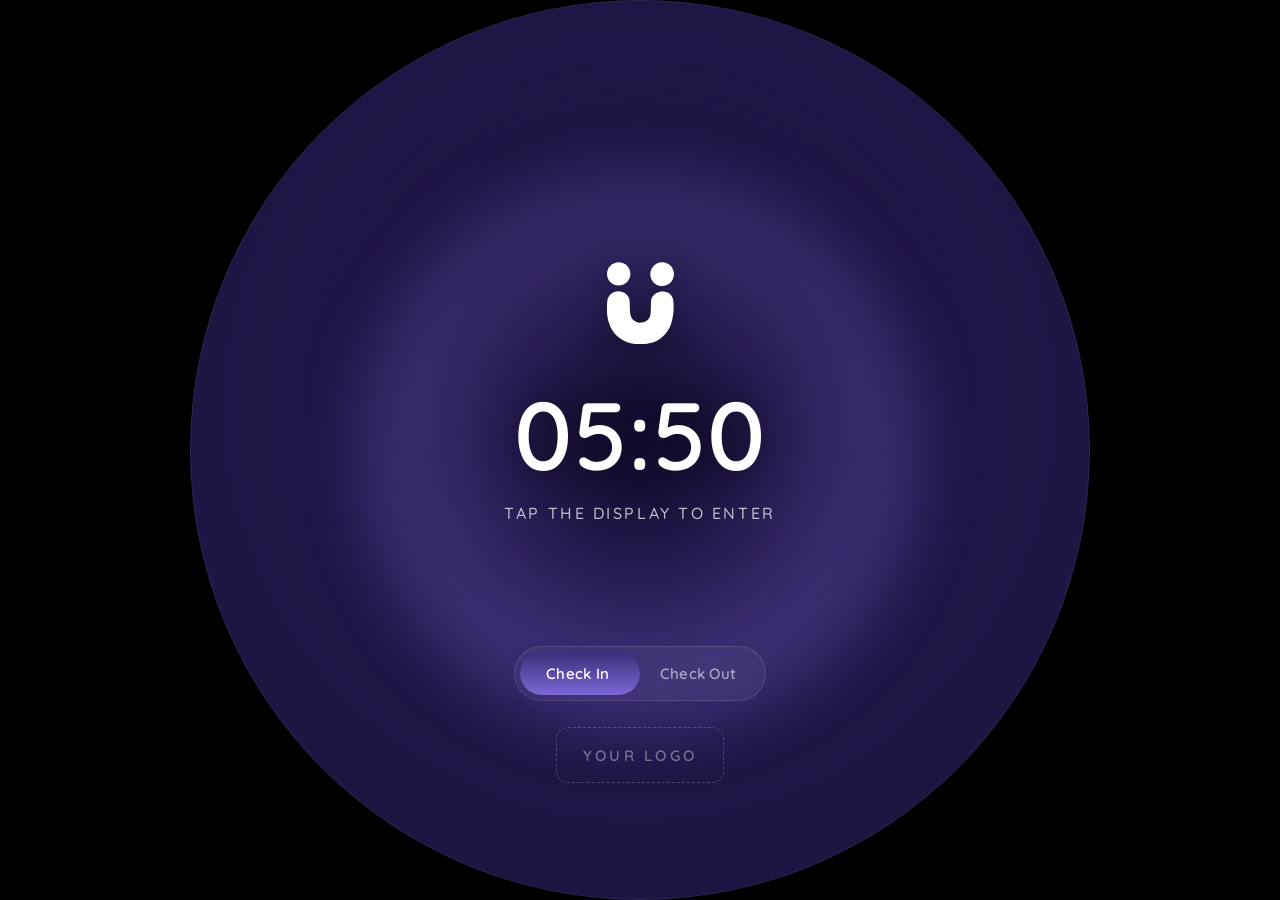
==== demo_ui/index.html @ 3c9170bf "Add initial UI files for Facial Recognition Device - Created index.html for the main structure of th" ====
<!DOCTYPE html>
<html lang="en">
<head>
  <meta charset="UTF-8" />
  <meta name="viewport" content="width=device-width, initial-scale=1.0, maximum-scale=1.0, user-scalable=no, viewport-fit=cover" />
  <meta name="theme-color" content="#000000" />
  <title>ITSU · Facial Recognition</title>

  <!-- Quicksand -->
  <link rel="preconnect" href="https://fonts.googleapis.com" />
  <link rel="preconnect" href="https://fonts.gstatic.com" crossorigin />
  <link href="https://fonts.googleapis.com/css2?family=Quicksand:wght@400;500;600;700&display=swap" rel="stylesheet" />

  <link rel="stylesheet" href="styles.css?v=ambient12" />
</head>
<body data-state="idle">
  <!-- Live camera feed — always running, always visible -->
  <main class="screen">
    <video id="camera" class="camera" autoplay playsinline muted></video>

    <!-- Opaque backdrop for the code-entry route. Stays fully opaque across every
         code-flow state (keypad · code result), so the live camera never bleeds
         through while those screens cross-fade into one another. -->
    <div class="code-backdrop" aria-hidden="true"></div>

    <!-- Semi-transparent purple overlay (shown only on recognition result) -->
    <div id="overlay" class="overlay" aria-live="polite">
      <div class="overlay__content">
        <div id="icon" class="icon"></div>
        <div class="message">
          <p id="line-primary" class="message__primary"></p>
          <p id="line-secondary" class="message__secondary"></p>
        </div>
      </div>
    </div>

    <!-- Camera-state action: opens the code-entry screen -->
    <button id="code-btn" class="code-btn" type="button">Enter a code</button>

    <!-- Screensaver — "Ambient Depth" resting state, composed for the round
         display. A centred lockup (brand · clock · whispered tap line) floats
         over a radial violet field that slowly breathes between darker and
         lighter tones; the host logo and the optional attendance control sit in
         the lower band. data-attendance is
         driven by the admin/device-management system: when "disabled" (the
         real-world default) the Check In / Check Out control is not shown at
         all. Call deviceUI.setAttendanceEnabled(true) to reveal it. -->
    <div id="screensaver" class="screensaver" data-attendance="enabled">
      <!-- The round display surface -->
      <div class="saver">
        <!-- Living mesh gradient — drifting purple blobs (see styles.css) -->
        <div class="saver__mesh" aria-hidden="true">
          <span class="blob blob--1"></span>
          <span class="blob blob--2"></span>
          <span class="blob blob--3"></span>
          <span class="blob blob--4"></span>
          <span class="blob blob--5"></span>
        </div>
        <div class="saver__scrim" aria-hidden="true"></div>

        <!-- Hero lockup — identical whether or not attendance is enabled -->
        <div class="saver__core">
          <!-- ITSU brand mark: the smile with two dots (static). -->
          <div id="screensaver-brand" class="saver__brand" aria-hidden="true"></div>
          <div id="clock" class="saver__clock" aria-hidden="true">00:00</div>
          <p class="saver__hint">Tap the display to enter</p>
        </div>

        <!-- Lower band — attendance (optional) sits quietly above the logo -->
        <div class="saver__lower">
          <!-- Employee attendance — a sliding Check In / Check Out control.
               Shown only while data-attendance="enabled" on #screensaver. -->
          <div id="attendance" class="attendance" role="group" aria-label="Employee attendance" data-mode="in">
            <span class="attendance__thumb" aria-hidden="true"></span>
            <button class="attendance__opt is-active" data-mode="in" type="button" aria-pressed="true">Check In</button>
            <button class="attendance__opt" data-mode="out" type="button" aria-pressed="false">Check Out</button>
          </div>

          <!-- Company logo slot. Replace the placeholder span with an <img>, or call
               deviceUI.setLogo("logo.svg") to drop in a per-company logo at runtime. -->
          <div id="company-logo" class="screensaver__logo" data-empty="true" aria-label="Company logo">
            <span class="screensaver__logo-placeholder">YOUR&nbsp;LOGO</span>
          </div>
        </div>
      </div>
    </div>

    <!-- Code entry — number keypad + typed-code display -->
    <div id="keypad" class="keypad-screen">
      <div id="code-display" class="keypad__display" data-empty="true" aria-live="polite"></div>
      <div id="keypad-grid" class="keypad__grid">
        <button class="keypad__key" data-key="1" type="button">1</button>
        <button class="keypad__key" data-key="2" type="button">2</button>
        <button class="keypad__key" data-key="3" type="button">3</button>
        <button class="keypad__key" data-key="4" type="button">4</button>
        <button class="keypad__key" data-key="5" type="button">5</button>
        <button class="keypad__key" data-key="6" type="button">6</button>
        <button class="keypad__key" data-key="7" type="button">7</button>
        <button class="keypad__key" data-key="8" type="button">8</button>
        <button class="keypad__key" data-key="9" type="button">9</button>
        <button class="keypad__key keypad__key--action" data-key="back" type="button" aria-label="Delete">&#9003;</button>
        <button class="keypad__key" data-key="0" type="button">0</button>
        <button class="keypad__key keypad__key--ok" data-key="ok" type="button" aria-label="Confirm">OK</button>
      </div>
      <button id="keypad-back" class="keypad__back" type="button" aria-label="Back">&larr;</button>
    </div>

    <!-- Shown if the camera cannot start -->
    <div id="camera-error" class="camera-error" hidden>
      <div class="camera-error__inner">
        <p class="camera-error__title">Camera unavailable</p>
        <p class="camera-error__hint">Grant camera access to start recognition.</p>
      </div>
    </div>
  </main>

  <!-- Discreet developer/preview panel — toggle with the "H" key. Hidden by default. -->
  <aside id="devpanel" class="devpanel" hidden>
    <span class="devpanel__label">Preview</span>
    <button data-cmd="screensaver">Idle · Attendance</button>
    <button data-cmd="screensaver-basic">Idle · No Attendance</button>
    <button data-cmd="idle">Camera</button>
    <button data-cmd="keypad">Code</button>
    <button data-cmd="success">Success</button>
    <button data-cmd="failed">Failed</button>
    <span class="devpanel__hint">keys 0 · 9 · 1 · c · 2 · 3 &nbsp;|&nbsp; A attendance · H hide</span>
  </aside>

  <script src="app.js?v=ambient12"></script>
</body>
</html>
---- demo_ui/styles.css ----
/* ============================================================
   ITSU · Facial Recognition Device UI
   Screen content only — camera, purple overlay, icon, text.
   ============================================================ */

:root {
  /* Refined enterprise violet — success */
  --purple-dark:  41  35  86;  /* rgb #292356 — deep base (top of gradient) */
  --purple-light: 126 104 214;  /* rgb — airy violet (bottom of gradient)   */

  /* Soft muted rose — failed. Pinkish-red, desaturated so it reads as
     "declined", not an alarm; same light-to-deep structure as the violet. */
  --rose-dark:  122  28  52;  /* rgb #7a1c34 — rich deep rose-red (top)    */
  --rose-light: 228  80 104;  /* rgb #e45068 — vibrant rosy red (bottom)   */

  /* Soft two-tone overlay: darker at the top, lighter toward the bottom.
     Semi-transparent so the live camera still reads through it, but opaque
     enough to give the icon and text strong, focused contrast. */
  --overlay-alpha-top: 0.74;
  --overlay-alpha-bottom: 0.64;

  --ease: cubic-bezier(0.22, 0.61, 0.36, 1);
  --transition: 520ms var(--ease);
}

* { margin: 0; padding: 0; box-sizing: border-box; }

/* The [hidden] attribute must win over the display rules below */
[hidden] { display: none !important; }

html, body {
  height: 100%;
  width: 100%;
  background: #000;
  overflow: hidden;
  font-family: "Quicksand", -apple-system, BlinkMacSystemFont, "Segoe UI", sans-serif;
  -webkit-font-smoothing: antialiased;
  text-rendering: optimizeLegibility;
}

/* The device screen surface */
.screen {
  position: fixed;
  inset: 0;
  overflow: hidden;
  background: #05040a;
}

/* -------------------------------------------------- Camera */
.camera {
  position: absolute;
  inset: 0;
  width: 100%;
  height: 100%;
  object-fit: cover;
  /* Mirror so the user sees themselves as in a mirror */
  transform: scaleX(-1);
  background: #05040a;
}

/* -------------------------------------------------- Code-route backdrop
   A solid field that sits just above the camera for the whole code-entry flow
   (keypad → code result). Its opacity is 1 in every code-flow state, so it
   never re-transitions when those screens swap — the camera stays fully hidden
   through each cross-fade, instead of flickering through the momentary gap. It
   only fades when entering from / returning to the live-camera screen. */
.code-backdrop {
  position: absolute;
  inset: 0;
  background: linear-gradient(180deg, rgb(var(--purple-dark)) 0%, rgb(var(--purple-light)) 100%);
  opacity: 0;
  visibility: hidden;
  transition: opacity var(--transition), visibility var(--transition);
}
body[data-state="keypad"] .code-backdrop,
body[data-state="code-success"] .code-backdrop,
body[data-state="code-failed"]  .code-backdrop {
  opacity: 1;
  visibility: visible;
}

/* -------------------------------------------------- Overlay */
.overlay {
  position: absolute;
  inset: 0;
  display: flex;
  align-items: center;
  justify-content: center;
  padding: 6vmin;
  opacity: 0;
  visibility: hidden;
  pointer-events: none;
  transition: opacity var(--transition), visibility var(--transition);

  /* Soft, premium violet gradient: deep #292356 fading to an airy violet. */
  background:
    linear-gradient(
      180deg,
      rgb(var(--grad-top) / var(--overlay-alpha-top)) 0%,
      rgb(var(--grad-bottom) / var(--overlay-alpha-bottom)) 100%
    );
  /* No backdrop-filter: re-blurring the live video every frame saturates the
     GPU and makes the icon reveal stutter. The gradient alone keeps the camera
     visible and reads as a light, elegant purple. */
  --grad-top: var(--purple-dark);
  --grad-bottom: var(--purple-light);
}

/* Show overlay on any result state */
body[data-state="success"] .overlay,
body[data-state="failed"]  .overlay,
body[data-state="code-success"] .overlay,
body[data-state="code-failed"]  .overlay {
  opacity: 1;
  visibility: visible;
}

/* Code-entry results reuse the recognition overlay, but the person came in by
   code — there is no camera match to show behind it. Make the gradient fully
   opaque so it reads as a solid result screen, not a live-camera overlay. */
body[data-state="code-success"] .overlay,
body[data-state="code-failed"]  .overlay {
  --overlay-alpha-top: 1;
  --overlay-alpha-bottom: 1;
}

/* Success keeps the violet gradient (set on the base .overlay).
   Failed swaps only the two gradient colors to muted red — same gradient
   direction, same opacity, same transparency, so the camera still reads through. */
body[data-state="failed"] .overlay,
body[data-state="code-failed"] .overlay {
  --grad-top: var(--rose-dark);
  --grad-bottom: var(--rose-light);
}

.overlay__content {
  display: flex;
  flex-direction: column;
  align-items: center;
  text-align: center;
  gap: clamp(18px, 4.5vmin, 40px);
  transform: translateY(10px) scale(0.96);
  opacity: 0;
  transition: transform var(--transition), opacity var(--transition);
}

body[data-state="success"] .overlay__content,
body[data-state="failed"]  .overlay__content,
body[data-state="code-success"] .overlay__content,
body[data-state="code-failed"]  .overlay__content {
  transform: translateY(0) scale(1);
  opacity: 1;
}

/* -------------------------------------------------- Icon */
.icon {
  width: clamp(64px, 17vmin, 128px);
  height: auto;
  display: flex;
  filter: drop-shadow(0 4px 18px rgba(0, 0, 0, 0.28));
}
.icon svg {
  width: 100%;
  height: auto;
  display: block;
  overflow: visible;
}

/* ---- Icon reveal: dots pop in, then the mouth is drawn L→R (~1950ms) ---- */
.icon .dot {
  transform-box: fill-box;
  transform-origin: center;
  will-change: transform, opacity;
}

/* The mouth is a solid, fixed shape; a round-capped stroke is "drawn" along its
   centerline as a moving reveal mask, so it appears like a brush drawing the shape.
   Thickness never changes.

   The stroke has round caps so the reveal fully covers the mouth's rounded tips at
   the end of the draw. Two subtleties drive the numbers below:
     1. The mouth's rounded terminals extend ~one half-width (6 user units) BEYOND the
        centerline's endpoints, so a reveal stroke the same length as the path can
        never over-cover them — its feathered edge lands right on the tips (fuzzy).
     2. The mask is feathered, so the leading/trailing edges must clear the tips by a
        margin or the blur softens them.
   Fix: make the "on" dash LONGER than the path (130 units vs pathLength 100) so the
   stroke body over-hangs the mouth on both sides, and drive the offset so that:
     - hidden = 170 → the whole stroke (incl. its round caps + feather) sits off the
                path start, so nothing leaks through the mask at rest.
     - drawn  = 12  → the mouth sits deep inside the solid stroke body, both feathered
                ends off in empty space beyond the tips, so every tip is crisp.
   The long dash gap (130 300) keeps the next dash segment far away so only this one
   segment is ever near the path. */
.icon .smile-draw,
.icon .frown-draw {
  stroke-dasharray: 130 300;
  stroke-dashoffset: 170;     /* hidden: whole stroke parked off the path */
  will-change: stroke-dashoffset;
}

/* Icon 01 · Success — left dot → right dot → smile is drawn L→R
   (same sequence and timing as the failed state).
   The code-approved screen shares this exact reveal. */
body[data-state="success"] .dot--left,
body[data-state="code-success"] .dot--left {
  animation: itsu-dot-in 420ms var(--ease) 0ms both;
}
body[data-state="success"] .dot--right,
body[data-state="code-success"] .dot--right {
  animation: itsu-dot-in 450ms var(--ease) 420ms both;
}
body[data-state="success"] .smile-draw,
body[data-state="code-success"] .smile-draw {
  animation: itsu-mouth-draw 1050ms var(--ease) 900ms both;
}

/* Icon 02 · Failed — left dot → right dot → frown is drawn L→R.
   The wrong-code screen shares this exact reveal. */
body[data-state="failed"] .dot--left,
body[data-state="code-failed"] .dot--left {
  animation: itsu-dot-in 420ms var(--ease) 0ms both;
}
body[data-state="failed"] .dot--right,
body[data-state="code-failed"] .dot--right {
  animation: itsu-dot-in 450ms var(--ease) 420ms both;
}
body[data-state="failed"] .frown-draw,
body[data-state="code-failed"] .frown-draw {
  animation: itsu-mouth-draw 1050ms var(--ease) 900ms both;
}

@keyframes itsu-dot-in {
  from { opacity: 0; transform: scale(0.2); }
  60%  { opacity: 1; }
  to   { opacity: 1; transform: scale(1); }
}
/* The reveal front travels along the mouth's centerline. Its round linecap keeps
   the leading edge fully rounded; the mask's feather softens it. Same duration,
   delay and easing as before — only the reveal method changed. */
@keyframes itsu-mouth-draw {
  from { stroke-dashoffset: 170; }  /* hidden — whole stroke off the path */
  to   { stroke-dashoffset: 12; }   /* fully drawn — mouth deep inside the stroke */
}

/* -------------------------------------------------- Text */
.message {
  display: flex;
  flex-direction: column;
  align-items: center;
  gap: clamp(2px, 1vmin, 8px);
  color: #fff;
}

.message__primary {
  font-weight: 600;
  font-size: clamp(26px, 7vmin, 52px);
  line-height: 1.1;
  letter-spacing: 0.01em;
  text-shadow: 0 2px 16px rgba(0, 0, 0, 0.30);
}

.message__secondary {
  font-weight: 400;
  font-size: clamp(16px, 3.6vmin, 26px);
  line-height: 1.2;
  letter-spacing: 0.02em;
  color: rgba(255, 255, 255, 0.82);
  text-shadow: 0 1px 10px rgba(0, 0, 0, 0.26);
}

/* Success text matches the failed state exactly — same size, same weight.
   (No override: both use the base .message__primary style.) */

/* Failed state: the message reads as an alert — deemphasise the hint */
body[data-state="failed"] .message__secondary,
body[data-state="code-failed"] .message__secondary { color: rgba(255, 255, 255, 0.72); }

/* -------------------------------------------------- Screensaver · Ambient Depth
   Resting state, composed for the round display. A centred lockup — brand smile,
   clock, and a whispered tap line — floats over a radial violet field that
   slowly breathes between a darker and a lighter tone, giving the idle screen a
   subtle sense of life without implying any single tap target (the whole surface
   is tappable). The host logo anchors the lower band; the optional Check In /
   Check Out control sits beside it as a quiet secondary element. The live camera
   runs underneath, fully covered until a tap wakes the device. */
.screensaver {
  position: absolute;
  inset: 0;
  z-index: 10;
  display: flex;
  align-items: center;
  justify-content: center;
  /* Void behind the round display; the circle itself carries the gradient. */
  background: #000;
  color: #fff;
  opacity: 0;
  visibility: hidden;
  transition: opacity var(--transition), visibility var(--transition);
}
/* Both idle variants share the exact same resting surface — the only difference
   is whether the attendance toggle is present (see .screensaver[data-attendance]). */
body[data-state="screensaver"] .screensaver,
body[data-state="screensaver-basic"] .screensaver {
  opacity: 1;
  visibility: visible;
}

/* The round display surface — the largest circle that fits the screen. On the
   physical device this circle IS the screen; in a rectangular preview the
   surrounding void shows where the round bezel crops. */
.saver {
  position: relative;
  width: min(100vw, 100vh);
  height: min(100vw, 100vh);
  border-radius: 50%;
  overflow: hidden;
  text-align: center;
  /* Mid-violet base beneath the mesh. Any gaps between the drifting blobs read
     as a deep violet valley, never black. */
  background: radial-gradient(125% 125% at 50% 45%, #241a4e 0%, #160e33 100%);
}
/* Whisper-thin edge so the round boundary reads even against a bright room. */
.saver::after {
  content: "";
  position: absolute;
  inset: 0;
  border-radius: 50%;
  border: 1px solid rgba(255, 255, 255, 0.08);
  pointer-events: none;
}

/* Living mesh gradient — large, soft purple blobs that each drift and scale
   along their own slow, closed-loop path. Every blob has a different duration
   (29–45s) and a different route, so the composite never lands on an obvious
   repeat; their feathered radial falloffs melt into one another as an organic
   mesh. Purple palette only — deep violet, brand violet, lavender, and a dark
   plum that carves the shadowed valleys. No waves, rings, or geometry. */
.saver__mesh {
  position: absolute;
  inset: 0;
  pointer-events: none;
  overflow: hidden;
  /* A little blur melts the region blobs into one another, so what reads is
     soft organic shapes rather than discs. */
  filter: blur(2.5vmin);
}
/* Region-sized blobs, each anchored to a different area of the circle (via
   left/top) so at any instant there is real spatial variation — light lobes,
   deep valleys — that drifts. Smaller than the display so shapes stay distinct. */
.blob {
  position: absolute;
  width: 76vmin;
  height: 76vmin;
  margin-left: -38vmin;
  margin-top: -38vmin;
  border-radius: 50%;
  will-change: transform;
}
/* Palette spans deep violet → brand violet → lavender highlight, plus a dark
   plum that carves shadowed valleys — the contrast that makes the shapes read. */
.blob--1 { left: 50%; top: 50%; background: radial-gradient(circle at 50% 50%, rgba(186, 170, 249, 0.85) 0%, rgba(186, 170, 249, 0) 62%); animation: itsu-drift-1 25s ease-in-out infinite; } /* lavender highlight */
.blob--2 { left: 50%; top: 50%; background: radial-gradient(circle at 50% 50%, rgba(126, 104, 214, 0.92) 0%, rgba(126, 104, 214, 0) 64%); animation: itsu-drift-2 22s ease-in-out infinite; } /* brand violet */
.blob--3 { left: 50%; top: 50%; background: radial-gradient(circle at 50% 50%, rgba(96, 74, 196, 0.90) 0%, rgba(96, 74, 196, 0) 64%);   animation: itsu-drift-3 23s ease-in-out infinite; } /* mid violet */
.blob--4 { left: 50%; top: 50%; background: radial-gradient(circle at 50% 50%, rgba(58, 42, 128, 0.92) 0%, rgba(58, 42, 128, 0) 62%);   animation: itsu-drift-4 28s ease-in-out infinite; } /* deep indigo */
.blob--5 { left: 50%; top: 50%; background: radial-gradient(circle at 50% 50%, rgba(20, 12, 46, 0.95) 0%, rgba(20, 12, 46, 0) 60%);     animation: itsu-drift-5 26s ease-in-out infinite; } /* dark plum valley */

/* Wide roaming orbits, each starting in a different quadrant and sweeping right
   out to the rim through all four quadrants, so every blob crosses the entire
   circle each cycle. Closed loops (0% == 100%) keep each cycle seamless; the
   different periods and phases keep the composite from ever visibly repeating. */
@keyframes itsu-drift-1 {
  0%   { transform: translate(26vmin, -22vmin) scale(1.10); }
  25%  { transform: translate(30vmin, 20vmin)  scale(1.26); }
  50%  { transform: translate(-8vmin, 32vmin)  scale(1.04); }
  75%  { transform: translate(-28vmin, -6vmin) scale(1.20); }
  100% { transform: translate(26vmin, -22vmin) scale(1.10); }
}
@keyframes itsu-drift-2 {
  0%   { transform: translate(-24vmin, -20vmin) scale(1.14); }
  25%  { transform: translate(8vmin, -30vmin)   scale(1.30); }
  50%  { transform: translate(30vmin, 6vmin)    scale(1.06); }
  75%  { transform: translate(4vmin, 28vmin)    scale(1.22); }
  100% { transform: translate(-24vmin, -20vmin) scale(1.14); }
}
@keyframes itsu-drift-3 {
  0%   { transform: translate(20vmin, 24vmin)   scale(1.10); }
  25%  { transform: translate(-18vmin, 26vmin)  scale(1.26); }
  50%  { transform: translate(-30vmin, -8vmin)  scale(1.02); }
  75%  { transform: translate(2vmin, -28vmin)   scale(1.20); }
  100% { transform: translate(20vmin, 24vmin)   scale(1.10); }
}
@keyframes itsu-drift-4 {
  0%   { transform: translate(-28vmin, 10vmin)  scale(1.14); }
  25%  { transform: translate(-6vmin, -28vmin)  scale(1.32); }
  50%  { transform: translate(28vmin, -14vmin)  scale(1.08); }
  75%  { transform: translate(16vmin, 24vmin)   scale(1.24); }
  100% { transform: translate(-28vmin, 10vmin)  scale(1.14); }
}
@keyframes itsu-drift-5 {
  0%   { transform: translate(30vmin, -10vmin)  scale(1.18); }
  33%  { transform: translate(-12vmin, 30vmin)  scale(1.36); }
  66%  { transform: translate(-30vmin, -18vmin) scale(1.10); }
  100% { transform: translate(30vmin, -10vmin)  scale(1.18); }
}

/* Soft centre scrim — a gentle darkening behind the lockup so the clock and
   brand stay legible as lighter blobs drift through the middle. */
.saver__scrim {
  position: absolute;
  inset: 0;
  pointer-events: none;
  background: radial-gradient(circle at 50% 44%, rgba(18, 11, 38, 0.50) 0%, rgba(18, 11, 38, 0.22) 30%, transparent 50%);
}

/* Centred lockup — the visual hero. Nudged a touch above the true centre so the
   composition balances against the weight of the lower band. */
.saver__core {
  position: absolute;
  inset: 0;
  display: flex;
  flex-direction: column;
  align-items: center;
  justify-content: center;
  gap: clamp(10px, 2.4vmin, 22px);
  padding-bottom: clamp(40px, 11vmin, 96px);
}

/* ITSU brand mark — the smile with two dots (static SVG injected by app.js).
   Nudged up 20px and sized 15% larger. */
.saver__brand { display: flex; transform: translateY(-20px); }
.saver__brand svg {
  width: clamp(44px, 9.7vmin, 67px);
  height: auto;
  display: block;
  filter: drop-shadow(0 3px 14px rgba(0, 0, 0, 0.32));
}

/* Clock — glanceable, deliberately not oversized. */
.saver__clock {
  font-weight: 600;
  font-size: clamp(46px, 13vmin, 96px);
  line-height: 1;
  letter-spacing: 0.01em;
  font-variant-numeric: tabular-nums;
  text-shadow: 0 2px 30px rgba(0, 0, 0, 0.5);
}

/* Whispered tap line — ambient instruction, not a button. It breathes gently.
   Kept a touch brighter than a true whisper so it stays easy to read. */
.saver__hint {
  font-weight: 500;
  font-size: clamp(12px, 2.7vmin, 16px);
  letter-spacing: 0.16em;
  text-transform: uppercase;
  color: rgba(255, 255, 255, 0.72);
  animation: itsu-hint 3.6s var(--ease) infinite;
}
@keyframes itsu-hint {
  0%, 100% { opacity: 0.72; }
  50%      { opacity: 0.9; }
}

/* Lower band — the host logo, and (when enabled) the attendance control above
   it. Anchored to the lower pole; grows upward when attendance appears, so the
   hero lockup never shifts between the two configurations. */
.saver__lower {
  position: absolute;
  left: 0;
  right: 0;
  bottom: clamp(48px, 13vmin, 118px);
  display: flex;
  flex-direction: column;
  align-items: center;
  gap: clamp(14px, 3.2vmin, 26px);
}

/* Company logo slot — swap the placeholder for an <img> or call deviceUI.setLogo() */
.screensaver__logo {
  display: flex;
  align-items: center;
  justify-content: center;
  min-width: clamp(76px, 19vmin, 144px);
  min-height: clamp(38px, 8.5vmin, 56px);
}
.screensaver__logo-img {
  max-width: min(42vw, 220px);
  max-height: clamp(38px, 9.5vmin, 72px);
  object-fit: contain;
}
/* Dashed placeholder — only visible while no logo has been supplied */
.screensaver__logo[data-empty="true"] {
  border: 1.5px dashed rgba(255, 255, 255, 0.20);
  border-radius: 12px;
  padding: clamp(8px, 1.9vmin, 15px) clamp(14px, 3.2vmin, 26px);
}
.screensaver__logo-placeholder {
  font-weight: 600;
  letter-spacing: 0.22em;
  font-size: clamp(11px, 2.3vmin, 15px);
  color: rgba(255, 255, 255, 0.38);
}
.screensaver__logo[data-empty="false"] .screensaver__logo-placeholder { display: none; }

/* -------------------------------------------------- Employee attendance toggle
   A sliding Check In / Check Out control. Deliberately quiet — it reads as a
   natural part of the lower band, not the focus of the screen. Shown only when
   the admin/device-management system enables it (data-attendance="enabled");
   otherwise it is removed from the layout entirely. */
.attendance {
  position: relative;
  display: inline-flex;
  align-items: stretch;
  padding: clamp(3px, 0.7vmin, 5px);
  border-radius: 999px;
  background: rgba(255, 255, 255, 0.05);
  border: 1px solid rgba(255, 255, 255, 0.12);
  -webkit-backdrop-filter: blur(10px);
  backdrop-filter: blur(10px);
}
/* Hidden completely unless the admin system turns attendance on, and always
   hidden in the "basic" idle variant (the same screen without attendance). */
.screensaver[data-attendance="disabled"] .attendance,
body[data-state="screensaver-basic"] .attendance { display: none; }

/* The sliding highlight — sits behind the two options and glides between them. */
.attendance__thumb {
  position: absolute;
  z-index: 0;
  top: clamp(3px, 0.7vmin, 5px);
  bottom: clamp(3px, 0.7vmin, 5px);
  left: clamp(3px, 0.7vmin, 5px);
  width: calc(50% - clamp(3px, 0.7vmin, 5px));
  border-radius: 999px;
  background: linear-gradient(180deg, #3a2f78 0%, rgb(var(--purple-light)) 100%);
  box-shadow: 0 5px 16px rgba(60, 40, 130, 0.4);
  transition: transform 300ms var(--ease);
}
.attendance[data-mode="out"] .attendance__thumb { transform: translateX(100%); }

.attendance__opt {
  position: relative;
  z-index: 1;
  min-width: clamp(78px, 21vmin, 116px);
  font-family: inherit;
  font-weight: 600;
  font-size: clamp(12px, 2.5vmin, 15px);
  letter-spacing: 0.02em;
  color: rgba(255, 255, 255, 0.55);
  background: transparent;
  border: 0;
  border-radius: 999px;
  padding: clamp(8px, 1.8vmin, 12px) clamp(14px, 3.4vmin, 24px);
  cursor: pointer;
  white-space: nowrap;
  transition: color 220ms var(--ease);
}
.attendance__opt.is-active { color: #fff; }

/* -------------------------------------------------- Code button (camera state)
   A discreet on-screen action shown only while the camera is live. */
.code-btn {
  position: absolute;
  left: 50%;
  bottom: clamp(28px, 8vmin, 72px);
  transform: translateX(-50%);
  z-index: 20;
  font-family: inherit;
  font-weight: 600;
  font-size: clamp(15px, 3.4vmin, 20px);
  letter-spacing: 0.02em;
  color: #fff;
  background: rgba(20, 15, 38, 0.55);
  -webkit-backdrop-filter: blur(12px);
  backdrop-filter: blur(12px);
  border: 1px solid rgba(255, 255, 255, 0.28);
  border-radius: 999px;
  padding: clamp(12px, 2.4vmin, 18px) clamp(26px, 6vmin, 44px);
  cursor: pointer;
  opacity: 0;
  visibility: hidden;
  pointer-events: none;
  transition: opacity var(--transition), visibility var(--transition),
    background 160ms ease, transform 120ms ease;
}
.code-btn:hover { background: rgba(30, 22, 54, 0.7); }
.code-btn:active { transform: translateX(-50%) scale(0.97); }
/* Only tappable in the camera (idle) state */
body[data-state="idle"] .code-btn {
  opacity: 1;
  visibility: visible;
  pointer-events: auto;
}

/* -------------------------------------------------- Code entry (keypad) */
.keypad-screen {
  position: absolute;
  inset: 0;
  z-index: 15;
  display: flex;
  flex-direction: column;
  align-items: center;
  justify-content: center;
  gap: clamp(20px, 5vmin, 40px);
  padding: 8vmin clamp(20px, 6vmin, 48px);
  /* Same violet gradient as the result (success) screen: deep #292356 fading
     to an airy violet. */
  background: linear-gradient(180deg, rgb(var(--purple-dark)) 0%, rgb(var(--purple-light)) 100%);
  opacity: 0;
  visibility: hidden;
  pointer-events: none;
  transition: opacity var(--transition), visibility var(--transition);
}
body[data-state="keypad"] .keypad-screen {
  opacity: 1;
  visibility: visible;
  pointer-events: auto;
}

/* Centred beneath the keypad, set a little apart from the number grid. */
.keypad__back {
  margin-top: clamp(12px, 4vmin, 28px);
  width: clamp(52px, 13vmin, 72px);
  height: clamp(52px, 13vmin, 72px);
  font-family: inherit;
  font-size: clamp(22px, 5.5vmin, 30px);
  color: #fff;
  background: rgba(255, 255, 255, 0.06);
  border: 1px solid rgba(255, 255, 255, 0.14);
  border-radius: 50%;
  cursor: pointer;
  transition: background 160ms ease;
}
.keypad__back:hover { background: rgba(255, 255, 255, 0.14); }

/* Display area — shows the code as it is typed */
.keypad__display {
  min-height: clamp(48px, 12vmin, 72px);
  min-width: clamp(220px, 60vw, 340px);
  display: flex;
  align-items: center;
  justify-content: center;
  padding: 0 clamp(16px, 4vmin, 28px);
  font-weight: 600;
  font-size: clamp(34px, 9vmin, 56px);
  letter-spacing: 0.28em;
  text-indent: 0.28em; /* balance the trailing letter-spacing */
  color: #fff;
  border-bottom: 2px solid rgba(255, 255, 255, 0.18);
  font-variant-numeric: tabular-nums;
}
.keypad__display[data-empty="true"] {
  letter-spacing: normal;
  text-indent: 0;
}
.keypad__display[data-empty="true"]::before {
  content: "Enter code";
  font-weight: 400;
  font-size: clamp(16px, 4vmin, 22px);
  letter-spacing: 0.02em;
  color: rgba(255, 255, 255, 0.35);
}

.keypad__grid {
  display: grid;
  grid-template-columns: repeat(3, 1fr);
  gap: clamp(12px, 3vmin, 20px);
  width: min(88vw, 340px);
}
.keypad__key {
  font-family: inherit;
  font-weight: 500;
  font-size: clamp(24px, 6vmin, 34px);
  color: #fff;
  aspect-ratio: 1;
  background: rgba(255, 255, 255, 0.06);
  border: 1px solid rgba(255, 255, 255, 0.12);
  border-radius: 50%;
  cursor: pointer;
  transition: background 140ms ease, transform 100ms ease;
}
.keypad__key:hover { background: rgb(var(--purple-light) / 0.9); border-color: transparent; }
.keypad__key:active { transform: scale(0.94); }
.keypad__key--action { font-size: clamp(20px, 5vmin, 28px); }
.keypad__key--ok {
  font-size: clamp(18px, 4.5vmin, 24px);
  font-weight: 600;
  letter-spacing: 0.04em;
  color: rgb(var(--purple-dark));
  background: #fff;
  border-color: transparent;
}
.keypad__key--ok:hover { color: rgb(var(--purple-dark)); background: rgba(255, 255, 255, 0.85); }

/* -------------------------------------------------- Camera error */
.camera-error {
  position: absolute;
  inset: 0;
  display: flex;
  align-items: center;
  justify-content: center;
  text-align: center;
  padding: 8vmin;
  color: #fff;
  background: radial-gradient(120% 120% at 50% 40%, #241d3a 0%, #0a0812 100%);
}
.camera-error__title { font-weight: 600; font-size: clamp(20px, 5vmin, 30px); }
.camera-error__hint  { margin-top: 10px; font-weight: 400; font-size: clamp(14px, 3vmin, 18px); color: rgba(255,255,255,0.6); }

/* -------------------------------------------------- Dev / preview panel */
.devpanel {
  position: fixed;
  left: 50%;
  bottom: 18px;
  transform: translateX(-50%);
  display: flex;
  align-items: center;
  gap: 8px;
  padding: 8px 12px;
  border-radius: 999px;
  background: rgba(18, 14, 32, 0.72);
  -webkit-backdrop-filter: blur(14px);
  backdrop-filter: blur(14px);
  border: 1px solid rgba(255, 255, 255, 0.10);
  box-shadow: 0 10px 30px rgba(0, 0, 0, 0.4);
  font-size: 13px;
  z-index: 50;
}
.devpanel__label { color: rgba(255,255,255,0.55); font-weight: 600; padding-right: 4px; }
.devpanel__hint  { color: rgba(255,255,255,0.35); font-weight: 400; padding-left: 4px; }
.devpanel button {
  font-family: inherit;
  font-size: 13px;
  font-weight: 500;
  color: #fff;
  background: rgba(255,255,255,0.08);
  border: 1px solid rgba(255,255,255,0.12);
  border-radius: 999px;
  padding: 6px 14px;
  cursor: pointer;
  transition: background 160ms ease, transform 120ms ease;
}
.devpanel button:hover { background: rgba(255,255,255,0.16); }
.devpanel button:active { transform: scale(0.96); }

/* Respect reduced-motion */
@media (prefers-reduced-motion: reduce) {
  .overlay, .overlay__content { transition-duration: 1ms; }
  .icon .dot { animation: none !important; opacity: 1; transform: none; }
  .icon .smile-draw, .icon .frown-draw { animation: none !important; stroke-dashoffset: 12; }
  /* Screensaver stays perfectly still — the mesh rests, the hint holds. */
  .blob { animation: none !important; }
  .saver__hint { animation: none !important; opacity: 0.9; }
}
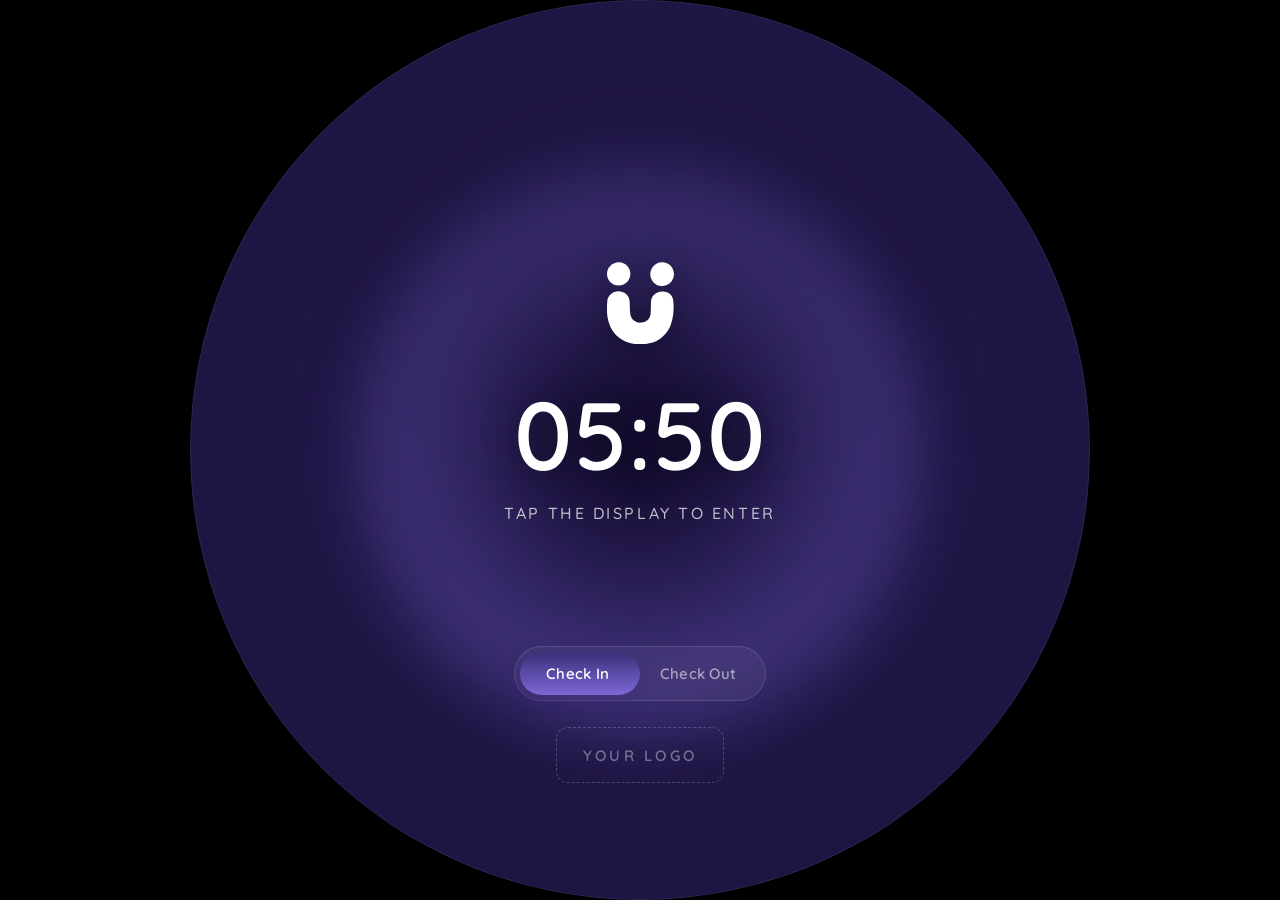
==== commit 4d940eaf: "Enhance UI: add hint text element and update hint display logic for card entry feedback" ====
--- a/demo_ui/index.html
+++ b/demo_ui/index.html
@@ -23,6 +23,11 @@
          through while those screens cross-fade into one another. -->
     <div class="code-backdrop" aria-hidden="true"></div>
 
+    <!-- Camera-state action: opens the code-entry screen. Commented out — the
+         current flow has no PIN fallback, but kept for possible future states.
+    <button id="code-btn" class="code-btn" type="button">Enter a code</button>
+    -->
+
     <!-- Semi-transparent purple overlay (shown only on recognition result) -->
     <div id="overlay" class="overlay" aria-live="polite">
       <div class="overlay__content">
@@ -33,9 +38,6 @@
         </div>
       </div>
     </div>
-
-    <!-- Camera-state action: opens the code-entry screen -->
-    <button id="code-btn" class="code-btn" type="button">Enter a code</button>
 
     <!-- Screensaver — "Ambient Depth" resting state, composed for the round
          display. A centred lockup (brand · clock · whispered tap line) floats
@@ -63,7 +65,7 @@
           <!-- ITSU brand mark: the smile with two dots (static). -->
           <div id="screensaver-brand" class="saver__brand" aria-hidden="true"></div>
           <div id="clock" class="saver__clock" aria-hidden="true">00:00</div>
-          <p class="saver__hint">Tap the display to enter</p>
+          <p id="saver-hint" class="saver__hint">Tap the display to enter</p>
         </div>
 
         <!-- Lower band — attendance (optional) sits quietly above the logo -->
--- a/demo_ui/styles.css
+++ b/demo_ui/styles.css
@@ -558,7 +558,9 @@
 .attendance__opt.is-active { color: #fff; }
 
 /* -------------------------------------------------- Code button (camera state)
-   A discreet on-screen action shown only while the camera is live. */
+   A discreet on-screen action shown only while the camera is live.
+   Commented out — no PIN fallback in the current flow (the button was
+   removed from index.html); kept here in case a future system state needs it.
 .code-btn {
   position: absolute;
   left: 50%;
@@ -585,12 +587,12 @@
 }
 .code-btn:hover { background: rgba(30, 22, 54, 0.7); }
 .code-btn:active { transform: translateX(-50%) scale(0.97); }
-/* Only tappable in the camera (idle) state */
 body[data-state="idle"] .code-btn {
   opacity: 1;
   visibility: visible;
   pointer-events: auto;
 }
+*/
 
 /* -------------------------------------------------- Code entry (keypad) */
 .keypad-screen {
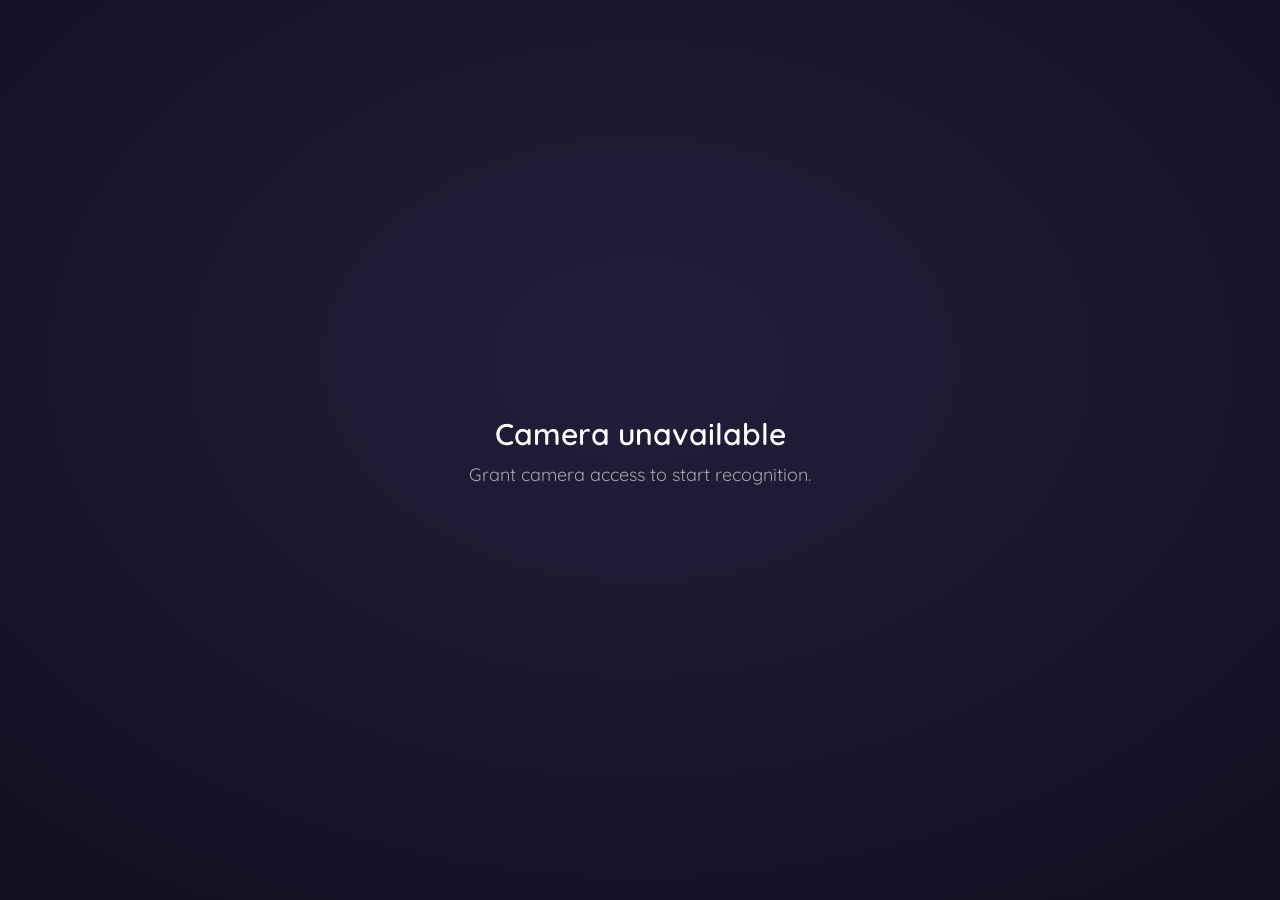
==== commit 29c09f9f: "refactor: remove keypad code entry path and promote face_only mode" ====
--- a/demo_ui/index.html
+++ b/demo_ui/index.html
@@ -17,16 +17,6 @@
   <!-- Live camera feed — always running, always visible -->
   <main class="screen">
     <video id="camera" class="camera" autoplay playsinline muted></video>
-
-    <!-- Opaque backdrop for the code-entry route. Stays fully opaque across every
-         code-flow state (keypad · code result), so the live camera never bleeds
-         through while those screens cross-fade into one another. -->
-    <div class="code-backdrop" aria-hidden="true"></div>
-
-    <!-- Camera-state action: opens the code-entry screen. Commented out — the
-         current flow has no PIN fallback, but kept for possible future states.
-    <button id="code-btn" class="code-btn" type="button">Enter a code</button>
-    -->
 
     <!-- Semi-transparent purple overlay (shown only on recognition result) -->
     <div id="overlay" class="overlay" aria-live="polite">
@@ -87,26 +77,6 @@
       </div>
     </div>
 
-    <!-- Code entry — number keypad + typed-code display -->
-    <div id="keypad" class="keypad-screen">
-      <div id="code-display" class="keypad__display" data-empty="true" aria-live="polite"></div>
-      <div id="keypad-grid" class="keypad__grid">
-        <button class="keypad__key" data-key="1" type="button">1</button>
-        <button class="keypad__key" data-key="2" type="button">2</button>
-        <button class="keypad__key" data-key="3" type="button">3</button>
-        <button class="keypad__key" data-key="4" type="button">4</button>
-        <button class="keypad__key" data-key="5" type="button">5</button>
-        <button class="keypad__key" data-key="6" type="button">6</button>
-        <button class="keypad__key" data-key="7" type="button">7</button>
-        <button class="keypad__key" data-key="8" type="button">8</button>
-        <button class="keypad__key" data-key="9" type="button">9</button>
-        <button class="keypad__key keypad__key--action" data-key="back" type="button" aria-label="Delete">&#9003;</button>
-        <button class="keypad__key" data-key="0" type="button">0</button>
-        <button class="keypad__key keypad__key--ok" data-key="ok" type="button" aria-label="Confirm">OK</button>
-      </div>
-      <button id="keypad-back" class="keypad__back" type="button" aria-label="Back">&larr;</button>
-    </div>
-
     <!-- Shown if the camera cannot start -->
     <div id="camera-error" class="camera-error" hidden>
       <div class="camera-error__inner">
@@ -122,10 +92,9 @@
     <button data-cmd="screensaver">Idle · Attendance</button>
     <button data-cmd="screensaver-basic">Idle · No Attendance</button>
     <button data-cmd="idle">Camera</button>
-    <button data-cmd="keypad">Code</button>
     <button data-cmd="success">Success</button>
     <button data-cmd="failed">Failed</button>
-    <span class="devpanel__hint">keys 0 · 9 · 1 · c · 2 · 3 &nbsp;|&nbsp; A attendance · H hide</span>
+    <span class="devpanel__hint">keys 0 · 9 · 1 · 2 · 3 &nbsp;|&nbsp; A attendance · H hide</span>
   </aside>
 
   <script src="app.js?v=ambient12"></script>
--- a/demo_ui/styles.css
+++ b/demo_ui/styles.css
@@ -56,27 +56,6 @@
   /* Mirror so the user sees themselves as in a mirror */
   transform: scaleX(-1);
   background: #05040a;
-}
-
-/* -------------------------------------------------- Code-route backdrop
-   A solid field that sits just above the camera for the whole code-entry flow
-   (keypad → code result). Its opacity is 1 in every code-flow state, so it
-   never re-transitions when those screens swap — the camera stays fully hidden
-   through each cross-fade, instead of flickering through the momentary gap. It
-   only fades when entering from / returning to the live-camera screen. */
-.code-backdrop {
-  position: absolute;
-  inset: 0;
-  background: linear-gradient(180deg, rgb(var(--purple-dark)) 0%, rgb(var(--purple-light)) 100%);
-  opacity: 0;
-  visibility: hidden;
-  transition: opacity var(--transition), visibility var(--transition);
-}
-body[data-state="keypad"] .code-backdrop,
-body[data-state="code-success"] .code-backdrop,
-body[data-state="code-failed"]  .code-backdrop {
-  opacity: 1;
-  visibility: visible;
 }
 
 /* -------------------------------------------------- Overlay */
@@ -108,27 +87,15 @@
 
 /* Show overlay on any result state */
 body[data-state="success"] .overlay,
-body[data-state="failed"]  .overlay,
-body[data-state="code-success"] .overlay,
-body[data-state="code-failed"]  .overlay {
+body[data-state="failed"]  .overlay {
   opacity: 1;
   visibility: visible;
-}
-
-/* Code-entry results reuse the recognition overlay, but the person came in by
-   code — there is no camera match to show behind it. Make the gradient fully
-   opaque so it reads as a solid result screen, not a live-camera overlay. */
-body[data-state="code-success"] .overlay,
-body[data-state="code-failed"]  .overlay {
-  --overlay-alpha-top: 1;
-  --overlay-alpha-bottom: 1;
 }
 
 /* Success keeps the violet gradient (set on the base .overlay).
    Failed swaps only the two gradient colors to muted red — same gradient
    direction, same opacity, same transparency, so the camera still reads through. */
-body[data-state="failed"] .overlay,
-body[data-state="code-failed"] .overlay {
+body[data-state="failed"] .overlay {
   --grad-top: var(--rose-dark);
   --grad-bottom: var(--rose-light);
 }
@@ -145,9 +112,7 @@
 }
 
 body[data-state="success"] .overlay__content,
-body[data-state="failed"]  .overlay__content,
-body[data-state="code-success"] .overlay__content,
-body[data-state="code-failed"]  .overlay__content {
+body[data-state="failed"]  .overlay__content {
   transform: translateY(0) scale(1);
   opacity: 1;
 }
@@ -200,33 +165,25 @@
 }
 
 /* Icon 01 · Success — left dot → right dot → smile is drawn L→R
-   (same sequence and timing as the failed state).
-   The code-approved screen shares this exact reveal. */
-body[data-state="success"] .dot--left,
-body[data-state="code-success"] .dot--left {
+   (same sequence and timing as the failed state). */
+body[data-state="success"] .dot--left {
   animation: itsu-dot-in 420ms var(--ease) 0ms both;
 }
-body[data-state="success"] .dot--right,
-body[data-state="code-success"] .dot--right {
+body[data-state="success"] .dot--right {
   animation: itsu-dot-in 450ms var(--ease) 420ms both;
 }
-body[data-state="success"] .smile-draw,
-body[data-state="code-success"] .smile-draw {
+body[data-state="success"] .smile-draw {
   animation: itsu-mouth-draw 1050ms var(--ease) 900ms both;
 }
 
-/* Icon 02 · Failed — left dot → right dot → frown is drawn L→R.
-   The wrong-code screen shares this exact reveal. */
-body[data-state="failed"] .dot--left,
-body[data-state="code-failed"] .dot--left {
+/* Icon 02 · Failed — left dot → right dot → frown is drawn L→R. */
+body[data-state="failed"] .dot--left {
   animation: itsu-dot-in 420ms var(--ease) 0ms both;
 }
-body[data-state="failed"] .dot--right,
-body[data-state="code-failed"] .dot--right {
+body[data-state="failed"] .dot--right {
   animation: itsu-dot-in 450ms var(--ease) 420ms both;
 }
-body[data-state="failed"] .frown-draw,
-body[data-state="code-failed"] .frown-draw {
+body[data-state="failed"] .frown-draw {
   animation: itsu-mouth-draw 1050ms var(--ease) 900ms both;
 }
 
@@ -273,8 +230,7 @@
    (No override: both use the base .message__primary style.) */
 
 /* Failed state: the message reads as an alert — deemphasise the hint */
-body[data-state="failed"] .message__secondary,
-body[data-state="code-failed"] .message__secondary { color: rgba(255, 255, 255, 0.72); }
+body[data-state="failed"] .message__secondary { color: rgba(255, 255, 255, 0.72); }
 
 /* -------------------------------------------------- Screensaver · Ambient Depth
    Resting state, composed for the round display. A centred lockup — brand smile,
@@ -557,143 +513,6 @@
 }
 .attendance__opt.is-active { color: #fff; }
 
-/* -------------------------------------------------- Code button (camera state)
-   A discreet on-screen action shown only while the camera is live.
-   Commented out — no PIN fallback in the current flow (the button was
-   removed from index.html); kept here in case a future system state needs it.
-.code-btn {
-  position: absolute;
-  left: 50%;
-  bottom: clamp(28px, 8vmin, 72px);
-  transform: translateX(-50%);
-  z-index: 20;
-  font-family: inherit;
-  font-weight: 600;
-  font-size: clamp(15px, 3.4vmin, 20px);
-  letter-spacing: 0.02em;
-  color: #fff;
-  background: rgba(20, 15, 38, 0.55);
-  -webkit-backdrop-filter: blur(12px);
-  backdrop-filter: blur(12px);
-  border: 1px solid rgba(255, 255, 255, 0.28);
-  border-radius: 999px;
-  padding: clamp(12px, 2.4vmin, 18px) clamp(26px, 6vmin, 44px);
-  cursor: pointer;
-  opacity: 0;
-  visibility: hidden;
-  pointer-events: none;
-  transition: opacity var(--transition), visibility var(--transition),
-    background 160ms ease, transform 120ms ease;
-}
-.code-btn:hover { background: rgba(30, 22, 54, 0.7); }
-.code-btn:active { transform: translateX(-50%) scale(0.97); }
-body[data-state="idle"] .code-btn {
-  opacity: 1;
-  visibility: visible;
-  pointer-events: auto;
-}
-*/
-
-/* -------------------------------------------------- Code entry (keypad) */
-.keypad-screen {
-  position: absolute;
-  inset: 0;
-  z-index: 15;
-  display: flex;
-  flex-direction: column;
-  align-items: center;
-  justify-content: center;
-  gap: clamp(20px, 5vmin, 40px);
-  padding: 8vmin clamp(20px, 6vmin, 48px);
-  /* Same violet gradient as the result (success) screen: deep #292356 fading
-     to an airy violet. */
-  background: linear-gradient(180deg, rgb(var(--purple-dark)) 0%, rgb(var(--purple-light)) 100%);
-  opacity: 0;
-  visibility: hidden;
-  pointer-events: none;
-  transition: opacity var(--transition), visibility var(--transition);
-}
-body[data-state="keypad"] .keypad-screen {
-  opacity: 1;
-  visibility: visible;
-  pointer-events: auto;
-}
-
-/* Centred beneath the keypad, set a little apart from the number grid. */
-.keypad__back {
-  margin-top: clamp(12px, 4vmin, 28px);
-  width: clamp(52px, 13vmin, 72px);
-  height: clamp(52px, 13vmin, 72px);
-  font-family: inherit;
-  font-size: clamp(22px, 5.5vmin, 30px);
-  color: #fff;
-  background: rgba(255, 255, 255, 0.06);
-  border: 1px solid rgba(255, 255, 255, 0.14);
-  border-radius: 50%;
-  cursor: pointer;
-  transition: background 160ms ease;
-}
-.keypad__back:hover { background: rgba(255, 255, 255, 0.14); }
-
-/* Display area — shows the code as it is typed */
-.keypad__display {
-  min-height: clamp(48px, 12vmin, 72px);
-  min-width: clamp(220px, 60vw, 340px);
-  display: flex;
-  align-items: center;
-  justify-content: center;
-  padding: 0 clamp(16px, 4vmin, 28px);
-  font-weight: 600;
-  font-size: clamp(34px, 9vmin, 56px);
-  letter-spacing: 0.28em;
-  text-indent: 0.28em; /* balance the trailing letter-spacing */
-  color: #fff;
-  border-bottom: 2px solid rgba(255, 255, 255, 0.18);
-  font-variant-numeric: tabular-nums;
-}
-.keypad__display[data-empty="true"] {
-  letter-spacing: normal;
-  text-indent: 0;
-}
-.keypad__display[data-empty="true"]::before {
-  content: "Enter code";
-  font-weight: 400;
-  font-size: clamp(16px, 4vmin, 22px);
-  letter-spacing: 0.02em;
-  color: rgba(255, 255, 255, 0.35);
-}
-
-.keypad__grid {
-  display: grid;
-  grid-template-columns: repeat(3, 1fr);
-  gap: clamp(12px, 3vmin, 20px);
-  width: min(88vw, 340px);
-}
-.keypad__key {
-  font-family: inherit;
-  font-weight: 500;
-  font-size: clamp(24px, 6vmin, 34px);
-  color: #fff;
-  aspect-ratio: 1;
-  background: rgba(255, 255, 255, 0.06);
-  border: 1px solid rgba(255, 255, 255, 0.12);
-  border-radius: 50%;
-  cursor: pointer;
-  transition: background 140ms ease, transform 100ms ease;
-}
-.keypad__key:hover { background: rgb(var(--purple-light) / 0.9); border-color: transparent; }
-.keypad__key:active { transform: scale(0.94); }
-.keypad__key--action { font-size: clamp(20px, 5vmin, 28px); }
-.keypad__key--ok {
-  font-size: clamp(18px, 4.5vmin, 24px);
-  font-weight: 600;
-  letter-spacing: 0.04em;
-  color: rgb(var(--purple-dark));
-  background: #fff;
-  border-color: transparent;
-}
-.keypad__key--ok:hover { color: rgb(var(--purple-dark)); background: rgba(255, 255, 255, 0.85); }
-
 /* -------------------------------------------------- Camera error */
 .camera-error {
   position: absolute;
